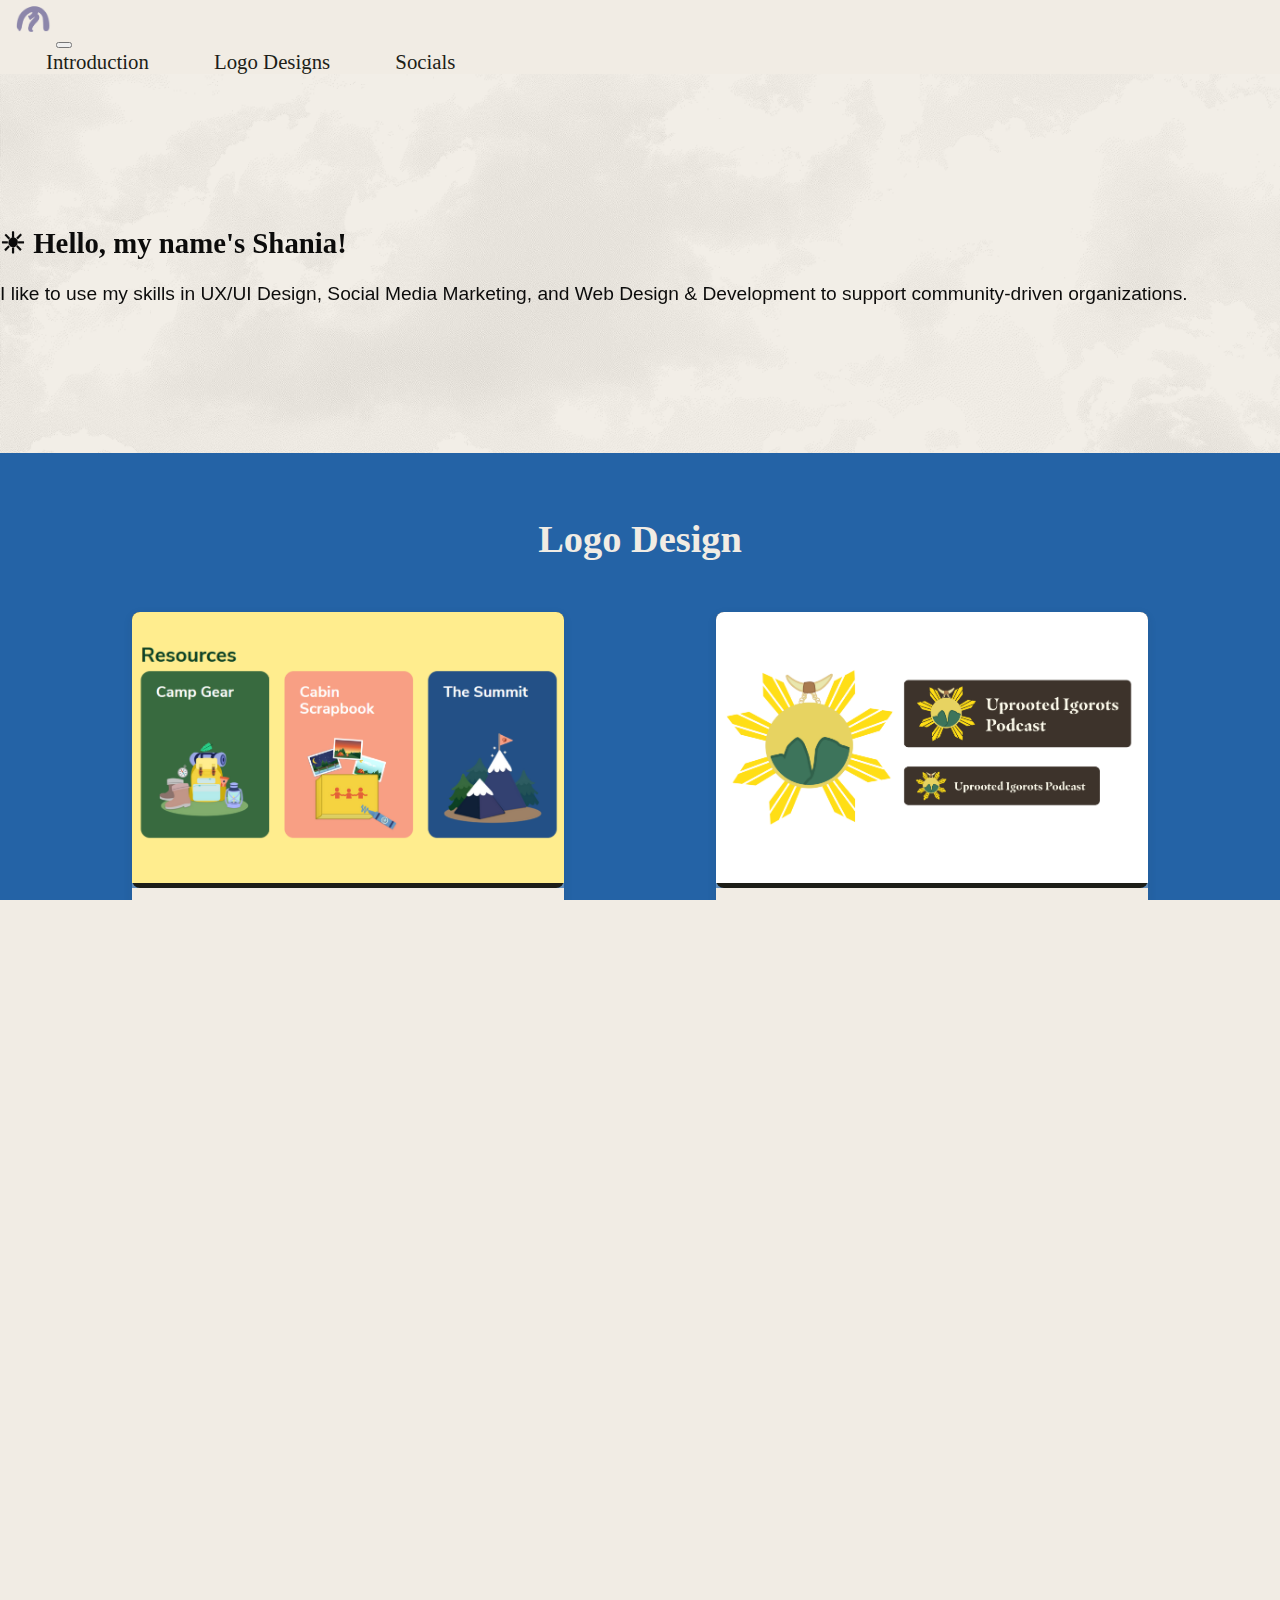
==== brand_design.html @ 9691cf6e "brand design" ====
<!DOCTYPE html>
<html lang="en">
  <head>
    <meta charset="UTF-8" />
    <meta http-equiv="X-UA-Compatible" content="IE=edge" />
    <meta name="viewport" content="width=device-width, initial-scale=1.0" />
    <title>SLSA | Brand Design</title>
    <!-- JavaScript Bundle with Popper -->
    <script
      src="https://cdn.jsdelivr.net/npm/bootstrap@5.0.0-beta3/dist/js/bootstrap.bundle.min.js"
      integrity="sha384-JEW9xMcG8R+pH31jmWH6WWP0WintQrMb4s7ZOdauHnUtxwoG2vI5DkLtS3qm9Ekf"
      crossorigin="anonymous"
    ></script>
    <link
      rel="stylesheet"
      href="https://cdn.jsdelivr.net/npm/bootstrap-icons@1.4.1/font/bootstrap-icons.css"
    />
    <link
      href="https://cdn.jsdelivr.net/npm/bootstrap@5.0.0-beta3/dist/css/bootstrap.min.css"
      rel="stylesheet"
      integrity="sha384-eOJMYsd53ii+scO/bJGFsiCZc+5NDVN2yr8+0RDqr0Ql0h+rP48ckxlpbzKgwra6"
      crossorigin="anonymous"
    />
    <script src="https://cdnjs.cloudflare.com/ajax/libs/gsap/3.6.0/gsap.min.js"></script>
    <link rel="stylesheet" href="css/main.css" />
    <link rel="stylesheet" href="css/uma.css" />
  </head>
  <body>
    <header class="sticky-top">
      <div class="bg-blur">
      
        <nav class="navbar">
            
          
            <img
              src="./components/assets/icon.png"
              class="logo-nav"
              alt="personal brand logo"
          />

<button class="navbar-toggler" type="button" data-bs-toggle="collapse" data-bs-target="#navbarNav" aria-controls="navbarNav" aria-expanded="false" aria-label="Toggle navigation">
                <span class="navbar-toggler-icon"></span>
              </button>
          <div class="nav-links">
            <a href="#intro">Introduction</a>
            <a href="#gallery">Logo Designs</a>
            <a href="#socials">Socials</a>
          </div>
        </nav>
      </div>
    </header>
    <main>
<div id="intro">

    <div class="container">
<div id="rise">
     <h2 >
        &#9728; Hello, my name's Shania!</h2>
        <p>I like to use my skills in UX/UI Design, Social Media Marketing, and Web Design & Development to support community-driven organizations.
    </p>
</div>
       
    </div>
    
</div>
<div id="gallery">
   
           
    <h1>Logo Design</h1>
    <div class="card-wrap">
      <!-- card -->
       <div class="card">
        <div class="card__img">
          <img src="./components/assets/init5.png" alt="hackbeanpot live site logo components" />
        </div>
        <div class="card__body">
          <h4>HackBeanpot</h4>
          <p class="subtitle mb-2 text-muted">August 2020</p>
          <p>In collaboration with Nat Hsu, logo designs for hackathon resource folders</p>
        </div>
      </div>
           <!-- card -->
       <div class="card">
        <div class="card__img">
          <img src="./components/assets/uip_logo.png" alt="Build for Black Lives logos" />
        </div>
        <div class="card__body">
          <h4>Uprooted Igorots Podcast</h4>
          <p class="subtitle mb-2 text-muted">August 2020</p>
          <p>Three logo assets for the podcast platform and socials</p>
        </div>
      </div>  
<!-- card -->
<div class="card">
    <div class="card__img">
      <img src="./components/assets/icons.png" alt="Uprooted Igorots Logos" />
    </div>
    <div class="card__body">
      <h4>Build for Black Lives</h4>
      <p class="subtitle mb-2 text-muted">Summer 2020</p>
      <p>Iconography set used for social media posts and graphics</p>
    </div>
  </div>  
  <!-- card -->
  <div class="card">
    <div class="card__img">
      <img src="./components/assets/sweets.png" alt="Logo Designs for Mr.Nice Guy Sweets & Treats" />
    </div>
    <div class="card__body">
      <h4>Mr.Nice Guy Sweets & Treats</h4>
      <p class="subtitle mb-2 text-muted">Spring 2020</p>
      <p>Two iterations side by side. Design used for socials, stickers, and packaging.</p>
    </div>
  </div>  
    </div>
 
       
       
</div>
<div id="brand">

</div>

    </main>
    <footer id="socials"> 
 
          <ul>
            <li>
              <a href="https://instagram.com/isuratmo" target="_blank"
                ><i class="bi bi-instagram"></i
              ></a>
            </li>
            <li>
              <a href="https://github.com/Ulam22" target="_blank"
                ><i class="bi bi-github"></i
              ></a>
            </li>
            <li>
              <a href="https://linkedin.com/in/sambros" target="_blank"
                ><i class="bi bi-linkedin"></i
              ></a>
            </li>
           
          </ul>

    </footer>
    <script>
        gsap.fromTo(
          "#rise",
          { opacity: 0, y: 10 },
          { duration: 1, opacity: 1, y: 0}
        );
        
        gsap.fromTo(
          "#rise2",
          { opacity: 0, y: 60 },
          { delay: 1, duration: 1, opacity: 1, y: 0}
        );
      </script>
  </body>
</html>
---- css/main.css ----
/* width */
::-webkit-scrollbar {
  width: 10px;
}

/* Track */
::-webkit-scrollbar-track {
  background: #f1ece4;
}

/* Handle */
::-webkit-scrollbar-thumb {
  background: #1d1e18;
  border-radius: 8px;
}

/* Handle on hover */
::-webkit-scrollbar-thumb:hover {
  background: #2463a6;
  border-radius: 8px;
}

html {
  -webkit-box-sizing: border-box;
          box-sizing: border-box;
  overflow-x: hidden;
}

body {
  margin: 0;
  padding: 0;
  font-family: "Roboto", verdana, sans-serif;
  font-size: 1.2rem;
  width: 100vw;
  height: 100vh;
  background-color: #f1ece4;
  background-image: url("../components/assets/cloud-static-bg.png");
  background-repeat: no-repeat;
  background-size: cover;
  overflow-x: hidden;
}

/* The switch - the box around the slider */
.switch {
  position: relative;
  display: inline-block;
  width: 50px;
  height: 26px;
  margin: 0;
}

/* Hide default HTML checkbox */
.switch input {
  opacity: 0;
  width: 0;
  height: 0;
}

/* The slider */
.slider {
  position: absolute;
  cursor: pointer;
  top: 0;
  left: 0;
  right: 0;
  bottom: 0;
  background-color: #ccc;
  -webkit-transition: 0.4s;
  transition: 0.4s;
}

.slider:before {
  position: absolute;
  content: "";
  height: 18px;
  width: 18px;
  left: 4px;
  bottom: 4px;
  background-color: white;
  -webkit-transition: 0.4s;
  transition: 0.4s;
}

input:checked + .slider {
  background-color: #2463a6;
}

input:focus + .slider {
  -webkit-box-shadow: 0 0 1px #2463a6;
          box-shadow: 0 0 1px #2463a6;
}

input:checked + .slider:before {
  -webkit-transform: translateX(24px);
  transform: translateX(24px);
}

/* Rounded sliders */
.slider.round {
  border-radius: 34px;
}

.slider.round:before {
  border-radius: 50%;
}

h1,
h2,
h3,
h4 {
  font-family: "Tropikal", Georgia, serif;
}

a {
  color: #1d1e18;
}

a:hover {
  text-decoration: none;
  color: #2463a6;
}

.btn {
  color: #2463a6;
  padding: 5px 20px;
  margin: 0 10px;
  border: 1px solid #2463a6;
  border-radius: 8px;
}

.btn:hover {
  background-color: #2463a6;
  padding: 5px 20px;
  margin: 0 10px;
  border: 1px solid #2463a6;
  color: #f1ece4 !important;
}

.logo-nav {
  width: 35px;
}

.animation-mode {
  display: -webkit-box;
  display: -ms-flexbox;
  display: flex;
  -webkit-box-pack: end;
      -ms-flex-pack: end;
          justify-content: end;
  font-size: 0.8rem;
  background: #f1ece4;
  padding: 8px 25px;
  -webkit-box-align: center;
      -ms-flex-align: center;
          align-items: center;
}

.animation-mode p {
  margin-bottom: 0;
  margin-right: 15px;
}

/* Not avail for firefox and IE .bg-blur {
  background-color: rgba($color: #f1ece4, $alpha: 0.2);
  backdrop-filter: blur(8px);
  -webkit-backdrop-filter: blur(8px);
}*/
.bg-blur {
  background-color: #f1ece4;
}

.navbar a,
footer a {
  padding: 5px 20px;
  margin: 0 10px;
}

.navbar a:hover,
footer a:hover {
  color: #2463a6;
  text-decoration: none;
  border-bottom: 1px solid #2463a6;
}

.navbar a:focus,
footer a:focus {
  color: #2463a6;
  text-decoration: none;
  border-bottom: 1px solid #2463a6;
}

.navbar ul,
footer ul {
  padding: 0;
  margin: 0;
  list-style: none;
}

.navbar li,
footer li {
  display: -webkit-inline-box;
  display: -ms-inline-flexbox;
  display: inline-flex;
  -webkit-box-pack: justify;
      -ms-flex-pack: justify;
          justify-content: space-between;
}

.navbar {
  font-family: "Tropikal", Georgia, serif;
  font-size: 1.3rem;
}

.homepage {
  height: 40vh;
  width: 70vw;
  padding: 0 20px;
  margin: auto;
  display: -webkit-box;
  display: -ms-flexbox;
  display: flex;
  -webkit-box-align: center;
      -ms-flex-align: center;
          align-items: center;
}

.homepage .homepage__text {
  width: 50em;
  margin: auto;
}

.socials {
  z-index: 2;
  font-size: 1.6rem;
}

.socials .menu {
  display: block;
  position: absolute;
  right: 0;
  margin: 0 40px 0 25px;
}

.socials ul {
  text-align: right;
  list-style: none;
}

section {
  padding: 25px 0;
}

.homepage__featured-work {
  height: 100%;
}

.homepage__featured-work h1 {
  text-align: center;
  margin: 50px 0;
}

.card-wrap {
  display: -webkit-box;
  display: -ms-flexbox;
  display: flex;
  -webkit-box-orient: horizontal;
  -webkit-box-direction: normal;
      -ms-flex-direction: row;
          flex-direction: row;
  -ms-flex-wrap: wrap;
      flex-wrap: wrap;
  -webkit-box-pack: space-evenly;
      -ms-flex-pack: space-evenly;
          justify-content: space-evenly;
  margin-bottom: 5rem;
}

.card-wrap a {
  text-decoration: none;
  border: 1px solid #f1ece4;
  border-radius: 8px;
  margin-bottom: 2rem;
}

.card-wrap a:hover {
  text-decoration: none;
  border: 1px solid #f1ece4;
  color: #1d1e18;
  border-radius: 8px;
}

.card-wrap a:hover .card {
  -webkit-box-shadow: 0 0 10px 2px rgba(187, 164, 128, 0.1);
          box-shadow: 0 0 10px 2px rgba(187, 164, 128, 0.1);
  background-color: rgba(255, 255, 255, 0.6);
}

.card-wrap a:hover .card__btn {
  color: #2463a6;
}

.card-wrap .card {
  width: 27rem;
  border-radius: 8px !important;
  min-height: 100%;
  -webkit-box-pack: justify;
      -ms-flex-pack: justify;
          justify-content: space-between;
  backdrop-filter: blur(5px);
  -webkit-backdrop-filter: blur(5px);
  background-color: rgba(241, 236, 228, 0.3);
  border: transparent;
}

.card-wrap .card__img {
  background-color: #1d1e18;
  border-radius: 8px;
}

.card-wrap .card__img img {
  border-radius: 8px 8px 0 0;
  width: 100%;
  -o-object-fit: cover;
     object-fit: cover;
}

.card-wrap .card__body {
  padding: 15px 30px;
  display: -webkit-box;
  display: -ms-flexbox;
  display: flex;
  -webkit-box-orient: vertical;
  -webkit-box-direction: normal;
      -ms-flex-direction: column;
          flex-direction: column;
}

.card-wrap .card__body p {
  font-size: 1rem;
}

.card-wrap .card__body .role {
  font-size: 1rem;
}

.card-wrap .card__btn {
  color: #1d1e18;
  padding: 5px 15px;
  text-align: center;
  font-size: 1rem;
}

.card-wrap .card__btn p {
  -webkit-box-align: end;
      -ms-flex-align: end;
          align-items: flex-end;
}

footer {
  border-top: 1px solid #1d1e18;
  padding: 35px;
  display: -webkit-inline-box;
  display: -ms-inline-flexbox;
  display: inline-flex;
  width: 100vw;
  -webkit-box-align: baseline;
      -ms-flex-align: baseline;
          align-items: baseline;
  -webkit-box-pack: center;
      -ms-flex-pack: center;
          justify-content: center;
}

#about {
  width: 70vw;
  margin: auto;
}

#about .baybayin-animation {
  -webkit-box-pack: center;
      -ms-flex-pack: center;
          justify-content: center;
  display: -webkit-box;
  display: -ms-flexbox;
  display: flex;
}

#about .baybayin-animation .baybayin-header {
  font-family: "SISIL", Georgia, "Times New Roman", Times, serif;
  font-size: 10rem;
}

#about .baybayin-animation .about__intro {
  width: 50vw;
}

#about .baybayin-animation h3 {
  text-align: center;
}

#about .pronouns {
  vertical-align: super;
  font-size: 1rem;
  font-family: "Roboto", Verdana, Geneva, Tahoma, sans-serif;
}

#about .socials ul {
  padding: 0;
  margin: 0;
}

#about .socials .menu {
  display: block;
  right: 0;
  bottom: calc(20% - 5em);
  /*.socials-text {
     text-transform: uppercase;
     transform: rotate(90deg);
   }*/
}

#about .socials .menu li {
  text-align: center;
}

#about .socials .menu .devpost-icon {
  width: 36px;
}

#about .card-wrap a:hover .mini-card {
  -webkit-box-shadow: 0 0 10px 2px rgba(187, 164, 128, 0.1);
          box-shadow: 0 0 10px 2px rgba(187, 164, 128, 0.1);
  background-color: rgba(255, 255, 255, 0.6);
}

#about .mini-card {
  width: 15rem;
  border-radius: 8px !important;
  min-height: 100%;
  backdrop-filter: blur(5px);
  -webkit-backdrop-filter: blur(5px);
  background-color: rgba(241, 236, 228, 0.3);
  border: transparent;
}

#about .mini-card__img {
  border-radius: 8px;
}

#about .mini-card__img img {
  border-radius: 8px 8px 0 0;
  width: 100%;
  -o-object-fit: cover;
     object-fit: cover;
}

#about .mini-card p {
  text-align: center;
}

#about .mini-card .smaller-icon {
  width: 70px;
  display: -webkit-box;
  display: -ms-flexbox;
  display: flex;
  margin: auto;
  padding: 10px 0;
}

.pfp {
  width: 20vw;
  margin: auto;
}

.homepage__CTA {
  display: block;
  border-top: 1px solid #696178;
  border-bottom: 1px solid #1d1e18;
  padding: 1rem;
  margin-top: 1em;
}

.homepage__CTA ul {
  list-style: none;
  padding-left: 0;
}

.homepage__CTA ul li {
  display: inline-block;
  margin: 0 .5rem;
}
/*# sourceMappingURL=main.css.map */
---- css/uma.css ----
@use 'scss/global';
a {
  text-decoration: none;
}

nav {
  padding: 0 0 0 1rem;
  -webkit-box-pack: justify;
      -ms-flex-pack: justify;
          justify-content: space-between;
  border-bottom: none;
}

nav img {
  width: 36px;
}

h1 {
  text-align: center;
}

#intro {
  padding: 8rem 0;
}

#gallery {
  -webkit-clip-path: polygon(0 0, 0 80%, 100% 0, 100%, 0 100%);
          clip-path: polygon(0 0, 0 80%, 100% 0, 100%, 0 100%);
  padding: 2rem 0;
  background-color: #2463a6;
  color: #f1ece4;
}

#gallery h1 {
  margin: 2rem 0;
}

#gallery .svg {
  padding-top: 0;
  margin-top: 0;
}

#gallery .card__body {
  color: #0e1c2f;
}

#gallery .card {
  margin: 1.2rem;
}

footer {
  border: none;
}

.card {
  -webkit-box-shadow: 0 3px 10px 0 rgba(44, 43, 43, 0.1);
          box-shadow: 0 3px 10px 0 rgba(44, 43, 43, 0.1);
  border-radius: 5px;
}

.card .card__body {
  background-color: #f1ece4;
  border-radius: 0 0 8px 8px;
}
/*# sourceMappingURL=uma.css.map */
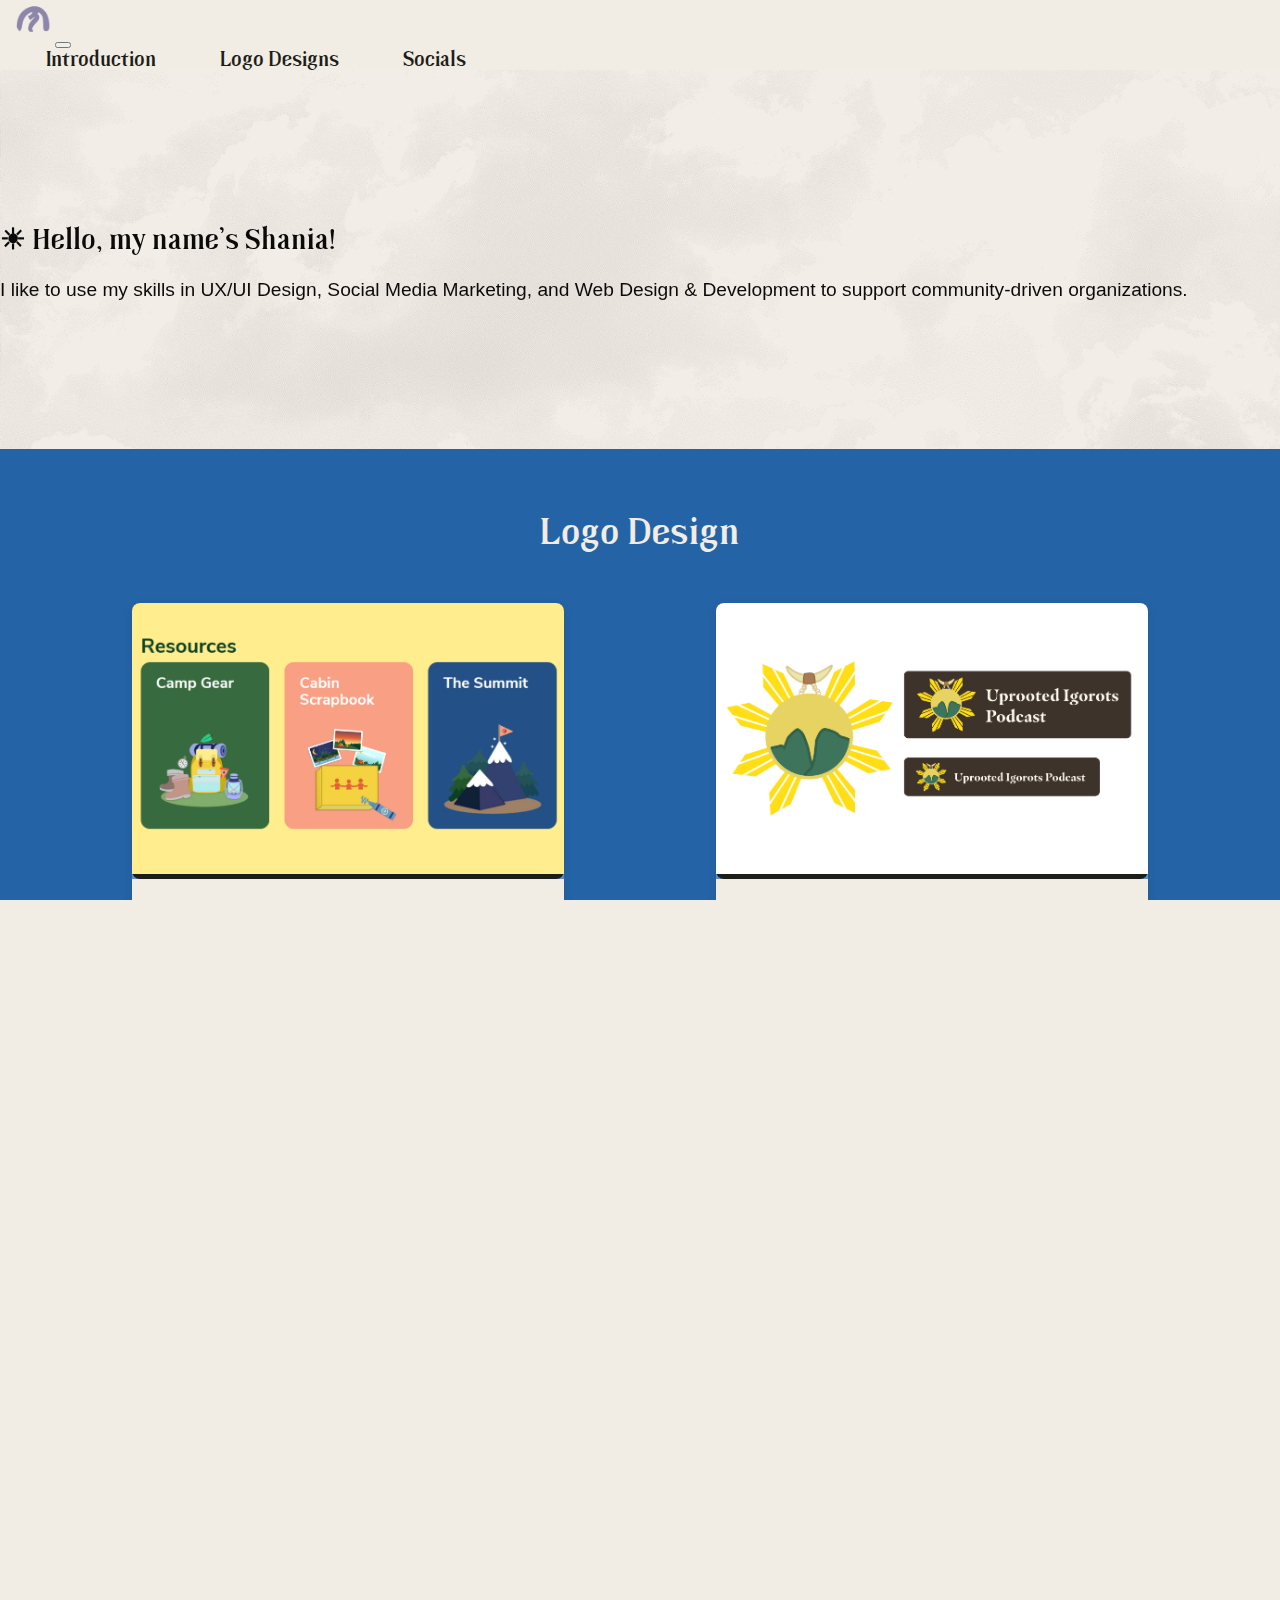
==== commit 6d54f6fc: "typography update" ====
--- a/brand_design.html
+++ b/brand_design.html
@@ -22,6 +22,7 @@
       crossorigin="anonymous"
     />
     <script src="https://cdnjs.cloudflare.com/ajax/libs/gsap/3.6.0/gsap.min.js"></script>
+    <link  rel="stylesheet" href="css/global.css" />
     <link rel="stylesheet" href="css/main.css" />
     <link rel="stylesheet" href="css/uma.css" />
   </head>
--- a/css/global.css
+++ b/css/global.css
@@ -0,0 +1,11 @@
+@font-face {
+  font-family: "Tropikal";
+  src: url("../components/assets/tropikal-bold-webfont.woff") format("woff");
+  font-weight: bold;
+}
+
+@font-face {
+  font-family: "SISIL";
+  src: url("../components/assets/BAYBAYINSISIL.woff") format("woff");
+}
+/*# sourceMappingURL=global.css.map */